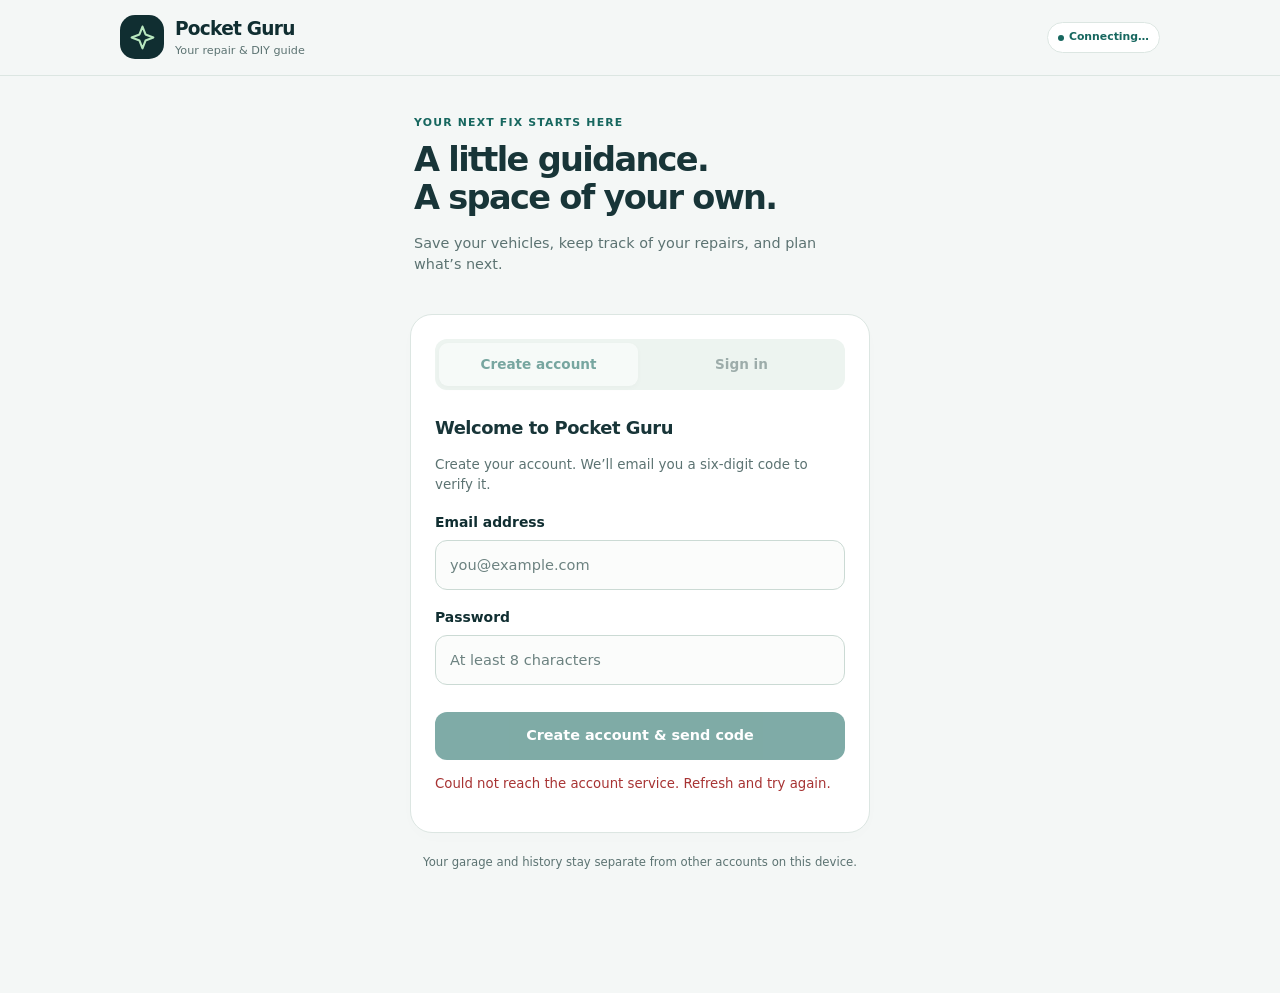
==== static/index.html @ adad01b2 "Merge latest Pocket Guru features into verified accounts and repair integration" ====
<!doctype html>
<html lang="en">
<head>
  <meta charset="utf-8" />
  <meta name="viewport" content="width=device-width, initial-scale=1, viewport-fit=cover" />
  <meta name="theme-color" content="#102e31" />
  <link rel="manifest" href="/static/manifest.json" />
  <link rel="stylesheet" href="/static/styles.css?v=17" />
  <title>Pocket Guru</title>
</head>
<body>
  <header class="topbar">
    <button class="brand" data-page="home" aria-label="Home"><span class="logo"><svg viewBox="0 0 24 24" fill="none" stroke="currentColor" stroke-width="1.7" stroke-linecap="round" stroke-linejoin="round" aria-hidden="true"><path d="M12 3l2.5 6.5L21 12l-6.5 2.5L12 21l-2.5-6.5L3 12l6.5-2.5L12 3"/></svg></span><span><strong>Pocket Guru</strong><small>Your repair & DIY guide</small></span></button>
    <span id="connection" class="connection">Connecting…</span>
    <div id="headerAccount" class="header-account" hidden><span id="accountEmail"></span><button id="signOut" type="button" class="text-button">Sign out</button></div>
  </header>

  <section id="authGate" class="auth-shell">
    <div class="auth-welcome"><p class="eyebrow">YOUR NEXT FIX STARTS HERE</p><h1>A little guidance.<br>A space of your own.</h1><p>Save your vehicles, keep track of your repairs, and plan what’s next.</p></div>
    <section class="card auth-card">
      <div id="authTabs" class="auth-tabs"><button id="showSignup" class="active" type="button">Create account</button><button id="showSignin" type="button">Sign in</button></div>
      <form id="accountForm">
        <h2 id="accountHeading">Welcome to Pocket Guru</h2>
        <p id="accountHelp" class="muted">Create your account. We’ll email you a six-digit code to verify it.</p>
        <label>Email address<input id="accountEmailInput" type="email" autocomplete="email" required maxlength="254" placeholder="you@example.com"></label>
        <label id="passwordLabel">Password<input id="accountPassword" type="password" autocomplete="new-password" required minlength="8" maxlength="128" placeholder="At least 8 characters"></label>
        <button id="accountSubmit" class="primary" type="submit">Create account & send code</button>
        <button id="forgotPassword" class="text-button" type="button" hidden>Forgot your password?</button>
      </form>
      <form id="verificationForm" hidden>
        <p class="eyebrow">CHECK YOUR INBOX</p><h2 id="verificationHeading">Verify your email</h2>
        <p id="verificationHelp" class="muted"></p>
        <label>Verification code<input id="verificationCode" type="text" inputmode="numeric" autocomplete="one-time-code" pattern="[0-9]{6}" minlength="6" maxlength="6" required placeholder="000000"></label>
        <label id="newPasswordLabel" hidden>New password<input id="newPassword" type="password" autocomplete="new-password" minlength="8" maxlength="128" placeholder="At least 8 characters"></label>
        <button id="verifySubmit" class="primary" type="submit">Verify & continue</button>
        <div class="auth-code-actions"><button id="resendCode" class="text-button" type="button">Resend code</button><button id="backToAccount" class="text-button" type="button">Use another email</button></div>
        <p class="auth-note">Codes expire and work only once. Check your spam folder if the email hasn’t arrived.</p>
      </form>
      <p id="accountStatus" class="auth-status" role="status" aria-live="polite">Checking account service…</p>
    </section>
    <p class="auth-footer">Your garage and history stay separate from other accounts on this device.</p>
  </section>

  <div id="appContent" hidden>
  <main class="shell">
    <section id="legacyImport" class="card legacy-import" hidden><h2>Bring your saved work along</h2><p>This device has garage items or history from before accounts. Only import them if they belong to you.</p><button id="importLocalData" type="button" class="primary">Import my saved work</button></section>
    <section id="page-home" class="page active">
      <div class="hero compact">
        <p class="eyebrow">A LITTLE GUIDANCE GOES A LONG WAY</p>
        <h1>Fix it. Build it.<br><em>You’ve got this.</em></h1>
        <p>A clearer path from “what’s wrong?” to what to do next. For your car, your home, and your next project.</p>
        <div class="hero-actions"><button class="primary" data-diagnose="automotive">Find a fix <svg viewBox="0 0 24 24" fill="none" stroke="currentColor" stroke-width="1.7" stroke-linecap="round" stroke-linejoin="round" aria-hidden="true"><path d="M5 12h14 M13 6l6 6-6 6"/></svg></button><button class="secondary" data-diagnose="diy">Plan a project</button></div>
        <div class="hero-note">Photos. Symptoms. Practical next steps.</div>
      </div>

      <div class="sectionhead category-heading"><h2>What are you working on?</h2><span class="muted">Choose a category</span></div>
      <div class="category-grid">
        <button class="category-tile" data-diagnose="automotive"><span><svg viewBox="0 0 24 24" fill="none" stroke="currentColor" stroke-width="1.7" stroke-linecap="round" stroke-linejoin="round" aria-hidden="true"><path d="M5 17H3v-6l2-6h14l2 6v6h-2 M5 11h14 M7 15h.01 M17 15h.01 M5 17v3h3v-3 M16 17v3h3v-3"/></svg></span><strong>Cars & trucks</strong><small>Cars and trucks</small></button>
        <button class="category-tile" data-diagnose="motorcycle"><span><svg viewBox="0 0 24 24" fill="none" stroke="currentColor" stroke-width="1.7" stroke-linecap="round" stroke-linejoin="round" aria-hidden="true"><path d="M9 17a4 4 0 1 1-8 0 4 4 0 0 1 8 0 M23 17a4 4 0 1 1-8 0 4 4 0 0 1 8 0 M5 17l5-9 5 9h-10 M10 8h6l3 9 M15 5h3"/></svg></span><strong>Bikes & ATVs</strong><small>Bikes and ATVs</small></button>
        <button class="category-tile" data-diagnose="equipment"><span><svg viewBox="0 0 24 24" fill="none" stroke="currentColor" stroke-width="1.7" stroke-linecap="round" stroke-linejoin="round" aria-hidden="true"><path d="M14 6a5 5 0 0 0-6 6L2 18a3 3 0 0 0 4 4l6-6a5 5 0 0 0 6-6l-4 4-4-4 4-4"/></svg></span><strong>Tools & equipment</strong><small>Small engines and tools</small></button>
        <button class="category-tile" data-diagnose="appliance"><span><svg viewBox="0 0 24 24" fill="none" stroke="currentColor" stroke-width="1.7" stroke-linecap="round" stroke-linejoin="round" aria-hidden="true"><path d="M5 3h14v18H5z M5 7h14 M8 5h.01 M11 5h.01 M16 14a4 4 0 1 1-8 0 4 4 0 0 1 8 0"/></svg></span><strong>Appliances</strong><small>Home appliances</small></button>
        <button class="category-tile" data-diagnose="home"><span><svg viewBox="0 0 24 24" fill="none" stroke="currentColor" stroke-width="1.7" stroke-linecap="round" stroke-linejoin="round" aria-hidden="true"><path d="M3 11l9-8 9 8 M5 10v11h14V10 M9 21v-7h6v7"/></svg></span><strong>Home systems</strong><small>Electrical, plumbing, HVAC</small></button>
        <button class="category-tile" data-diagnose="diy"><span><svg viewBox="0 0 24 24" fill="none" stroke="currentColor" stroke-width="1.7" stroke-linecap="round" stroke-linejoin="round" aria-hidden="true"><path d="M12 3l2.5 6.5L21 12l-6.5 2.5L12 21l-2.5-6.5L3 12l6.5-2.5L12 3"/></svg></span><strong>DIY projects</strong><small>Build and repair</small></button>
      </div>

      <section class="card quick-actions">
        <div class="sectionhead"><div><p class="eyebrow">YOUR TOOLKIT</p><h2>A few helpful shortcuts</h2></div></div>
        <div class="action-grid">
          <button data-page="diagnose"><span><svg viewBox="0 0 24 24" fill="none" stroke="currentColor" stroke-width="1.7" stroke-linecap="round" stroke-linejoin="round" aria-hidden="true"><path d="M18 10a8 8 0 1 1-16 0 8 8 0 0 1 16 0 M16 16l6 6"/></svg></span>Find a fix</button>
          <button data-page="garage"><span><svg viewBox="0 0 24 24" fill="none" stroke="currentColor" stroke-width="1.7" stroke-linecap="round" stroke-linejoin="round" aria-hidden="true"><path d="M5 17H3v-6l2-6h14l2 6v6h-2 M5 11h14 M7 15h.01 M17 15h.01 M5 17v3h3v-3 M16 17v3h3v-3"/></svg></span>My Garage</button>
          <button data-page="obd"><span><svg viewBox="0 0 24 24" fill="none" stroke="currentColor" stroke-width="1.7" stroke-linecap="round" stroke-linejoin="round" aria-hidden="true"><path d="M8 2v5 M16 2v5 M5 7h14 M7 7v5a5 5 0 0 0 10 0V7 M12 17v5"/></svg></span>OBD-II lookup</button>
          <button data-page="library"><span><svg viewBox="0 0 24 24" fill="none" stroke="currentColor" stroke-width="1.7" stroke-linecap="round" stroke-linejoin="round" aria-hidden="true"><path d="M12 5v16 M12 5C8 2 4 3 2 4v16c4-2 7-1 10 1 M12 5c4-3 8-2 10-1v16c-4-2-7-1-10 1"/></svg></span>Repair library</button>
        </div>
      </section>

      <section class="card">
        <div class="sectionhead"><h2>Recent work</h2><button id="clearHistory" class="text-button">Clear</button></div>
        <div id="homeHistory" class="history"></div>
      </section>
    </section>

    <section id="page-diagnose" class="page">
      <div class="page-title"><button class="back" data-page="home">←</button><div><p class="eyebrow">LET’S FIGURE IT OUT</p><h1 id="assistTitle">Find a fix</h1></div></div>
      <form id="diagnosisForm" class="card">
        <div class="form-intro"><h2>Tell Guru what’s going on</h2><p class="muted">Start with the item and its symptoms. We’ll help you decide what to check next.</p></div>
        <label>What are you working on?<select id="category" required>
          <option value="automotive">Automotive</option><option value="motorcycle">Motorcycle</option><option value="equipment">Equipment</option><option value="appliance">Appliance</option><option value="home">Home system</option><option value="diy">DIY project</option>
        </select></label>
        <label>Use an item from My Garage<select id="profileSelect"><option value="">Choose an item (optional)</option></select></label>
        <button id="addDiagnosisItem" type="button" class="text-button">Start a new vehicle</button>
        <div id="diagnosisItemEditor" hidden></div>
        <label>What’s going wrong?
          <textarea id="symptom" required minlength="5" placeholder="Describe the exact symptom, when it happens, warning lights, noises, smells, and anything already tested."></textarea>
        </label>

        <section class="media-uploader">
          <div class="media-heading">
            <div>
              <p class="eyebrow">A CLOSER LOOK</p>
              <h2>Add a photo</h2>
            </div>
            <span id="mediaCount" class="badge">0 files</span>
          </div>

          <p class="muted media-help">
            A clear photo of the item, model label, or affected part helps Guru inspect what’s visible. Videos can be attached, but aren’t analyzed yet.
          </p>

          <div class="media-buttons">
            <label class="media-button">
              <span><svg viewBox="0 0 24 24" fill="none" stroke="currentColor" stroke-width="1.7" stroke-linecap="round" stroke-linejoin="round" aria-hidden="true"><path d="M3 6h5l2-3h4l2 3h5v15H3z M16 13a4 4 0 1 1-8 0 4 4 0 0 1 8 0"/></svg></span>
              Take pictures
              <input
                id="cameraInput"
                class="file-input"
                type="file"
                accept="image/*"
                capture="environment"
                multiple
              />
            </label>

            <label class="media-button">
              <span><svg viewBox="0 0 24 24" fill="none" stroke="currentColor" stroke-width="1.7" stroke-linecap="round" stroke-linejoin="round" aria-hidden="true"><path d="M3 3h18v18H3z M3 16l6-6 5 5 3-3 4 4 M16 7h.01"/></svg></span>
              Choose files
              <input
                id="mediaInput"
                class="file-input"
                type="file"
                accept="image/jpeg,image/png,image/webp,image/heic,image/heif,video/mp4,video/webm,video/quicktime"
                multiple
              />
            </label>

            <label class="media-button">
              <span><svg viewBox="0 0 24 24" fill="none" stroke="currentColor" stroke-width="1.7" stroke-linecap="round" stroke-linejoin="round" aria-hidden="true"><path d="M3 5h12v14H3z M15 9l6-3v13l-6-3"/></svg></span>
              Record video
              <input
                id="videoInput"
                class="file-input"
                type="file"
                accept="video/*"
                capture="environment"
              />
            </label>
          </div>

          <div id="mediaPreview" class="media-preview"></div>
          <p id="mediaError" class="media-error" role="alert"></p>
        </section>

        <label id="saveDiagnosisItemLabel" class="save-item-choice"><input id="saveDiagnosisItem" type="checkbox" /> Also save this item to My Garage</label>
        <button id="diagnoseButton" class="primary" type="submit">Find my next steps</button>
        <p id="status" class="muted" role="status"></p>
      </form>
      <section id="result" class="card result hidden" aria-live="polite"></section>
    </section>

    <section id="page-garage" class="page">
      <div class="page-title"><button class="back" data-page="home">←</button><div><p class="eyebrow">EVERYTHING YOU KEEP RUNNING</p><h1>My Garage</h1></div></div>
      <section class="card">
        <h2>Add to My Garage</h2>
        <form id="garageForm" class="form-grid">
          <div id="itemEditorActions" class="item-editor-actions wide"><button class="primary" type="submit">Save to My Garage</button></div>
          <div id="itemFields" class="form-grid wide">
          <label>Name<input id="garageName" required placeholder="Vehicle name" /></label>
          <label>Type<select id="garageCategory"><option value="automotive">Automotive</option><option value="motorcycle">Motorcycle</option><option value="equipment">Equipment</option><option value="appliance">Appliance</option><option value="home">Home system</option></select></label>
          <label>Year<input id="garageYear" type="number" min="1900" max="2100" placeholder="Year (optional)" /></label>
          <label>Make<input id="garageMake" placeholder="Chevrolet" /></label>
          <label>Model<input id="garageModel" placeholder="K2500" /></label>
          <label>Engine / details<input id="garageEngine" placeholder="5.7L V8" /></label>
          <label class="wide">Notes<textarea id="garageNotes" placeholder="Mileage, model number, modifications, known issues..."></textarea></label>
          </div>
        </form>
      </section>
      <section class="card"><div class="sectionhead"><h2>Saved items</h2><span id="garageCount" class="badge">0</span></div><div id="garageList" class="garage-list"></div></section>
    </section>

    <section id="page-obd" class="page">
      <div class="page-title"><button class="back" data-page="home">←</button><div><p class="eyebrow">CODE READER</p><h1>OBD-II Lookup</h1></div></div>
      <section class="card">
        <form id="obdForm" class="inline-form"><input aria-label="OBD-II trouble code" id="obdCode" maxlength="5" placeholder="P0300" required /><button class="primary">Look up</button></form>
        <p class="muted">Offline starter library: P0300, P0171, P0420, P0456, U0100.</p>
        <div id="obdResult"></div>
      </section>
    </section>

    <section id="page-library" class="page">
      <div class="page-title"><button class="back" data-page="home">←</button><div><p class="eyebrow">REFERENCE</p><h1>Repair Library</h1></div></div>
      <div class="library-grid">
        <article class="card library-card"><span><svg viewBox="0 0 24 24" fill="none" stroke="currentColor" stroke-width="1.7" stroke-linecap="round" stroke-linejoin="round" aria-hidden="true"><path d="M13 2L4 14h7l-1 8 10-13h-7z"/></svg></span><h2>Electrical basics</h2><p>Voltage-drop testing, continuity, grounds, fuses, relays, and connector inspection.</p></article>
        <article class="card library-card"><span><svg viewBox="0 0 24 24" fill="none" stroke="currentColor" stroke-width="1.7" stroke-linecap="round" stroke-linejoin="round" aria-hidden="true"><path d="M14 6a5 5 0 0 0-6 6L2 18a3 3 0 0 0 4 4l6-6a5 5 0 0 0 6-6l-4 4-4-4 4-4"/></svg></span><h2>Diagnostic workflow</h2><p>Verify the complaint, inspect, test, confirm the failed part, then repair and re-test.</p></article>
        <article class="card library-card"><span><svg viewBox="0 0 24 24" fill="none" stroke="currentColor" stroke-width="1.7" stroke-linecap="round" stroke-linejoin="round" aria-hidden="true"><path d="M12 2l8 4v6c0 5-8 10-8 10S4 17 4 12V6z M8 12l3 3 5-6"/></svg></span><h2>Safety gates</h2><p>Stop-work rules for fuel, fire, high voltage, lifting, pressure, and rotating equipment.</p></article>
        <article class="card library-card"><span><svg viewBox="0 0 24 24" fill="none" stroke="currentColor" stroke-width="1.7" stroke-linecap="round" stroke-linejoin="round" aria-hidden="true"><path d="M14 6a5 5 0 0 0-6 6L2 18a3 3 0 0 0 4 4l6-6a5 5 0 0 0 6-6l-4 4-4-4 4-4"/></svg></span><h2>Tool guides</h2><p>Multimeter, test light, scan tool, compression gauge, pressure gauge, and torque wrench.</p></article>
      </div>
      <section class="card coming"><h2>Growing library</h2><p>This section is the foundation for vehicle-specific procedures, appliance service guides, wiring diagrams, torque specifications, and parts references.</p></section>
    </section>

    <section id="page-history" class="page">
      <div class="page-title"><button class="back" data-page="home">←</button><div><p class="eyebrow">YOUR RECENT WORK</p><h1>Repair History</h1></div></div>
      <section class="card"><div id="fullHistory" class="history"></div></section>
    </section>
  </main>

  <nav class="bottom-nav" aria-label="Main navigation">
    <button data-page="home" class="active"><span><svg viewBox="0 0 24 24" fill="none" stroke="currentColor" stroke-width="1.7" stroke-linecap="round" stroke-linejoin="round" aria-hidden="true"><path d="M3 11l9-8 9 8 M5 10v11h14V10 M9 21v-7h6v7"/></svg></span>Home</button>
    <button data-page="garage"><span><svg viewBox="0 0 24 24" fill="none" stroke="currentColor" stroke-width="1.7" stroke-linecap="round" stroke-linejoin="round" aria-hidden="true"><path d="M5 17H3v-6l2-6h14l2 6v6h-2 M5 11h14 M7 15h.01 M17 15h.01 M5 17v3h3v-3 M16 17v3h3v-3"/></svg></span>Garage</button>
    <button data-page="diagnose" class="diagnose-nav"><span><svg viewBox="0 0 24 24" fill="none" stroke="currentColor" stroke-width="1.7" stroke-linecap="round" stroke-linejoin="round" aria-hidden="true"><path d="M18 10a8 8 0 1 1-16 0 8 8 0 0 1 16 0 M16 16l6 6"/></svg></span>Diagnose</button>
    <button data-page="library"><span><svg viewBox="0 0 24 24" fill="none" stroke="currentColor" stroke-width="1.7" stroke-linecap="round" stroke-linejoin="round" aria-hidden="true"><path d="M12 5v16 M12 5C8 2 4 3 2 4v16c4-2 7-1 10 1 M12 5c4-3 8-2 10-1v16c-4-2-7-1-10 1"/></svg></span>Library</button>
    <button data-page="history"><span><svg viewBox="0 0 24 24" fill="none" stroke="currentColor" stroke-width="1.7" stroke-linecap="round" stroke-linejoin="round" aria-hidden="true"><path d="M3 11a9 9 0 1 1 2 7 M3 4v7h7 M12 7v6l4 2"/></svg></span>History</button>
  </nav>

  </div>
  <script src="/static/accounts.js?v=17"></script>

<script>
/* POCKET_INLINE_PROJECT_UI */
(() => {
  function setLabelText(label, newText) {
    if (!label) return;

    for (const node of label.childNodes) {
      if (
        node.nodeType === Node.TEXT_NODE &&
        node.textContent.trim()
      ) {
        node.textContent = newText + "\n";
        return;
      }
    }

    const span = document.createElement("span");
    span.textContent = newText;
    label.insertBefore(span, label.firstChild);
  }

  function updateProjectUi() {
    const category = document.querySelector("#category");
    const isProject =
      (category?.value || "").toLowerCase() === "diy";

    const title = document.querySelector("#assistTitle");
    const symptom = document.querySelector("#symptom");
    const symptomLabel = symptom?.closest("label");
    const button = document.querySelector("#diagnoseButton");
    const mediaHeading = document.querySelector(
      "#page-diagnose .media-heading h2"
    );
    const mediaHelp = document.querySelector(
      "#page-diagnose .media-help"
    );

    if (isProject) {
      if (title) title.textContent = "Project Planner";

      setLabelText(
        symptomLabel,
        "What are you building, installing, or repairing?"
      );

      if (symptom) {
        symptom.placeholder =
          "Describe the project, work area, measurements, materials you already have, desired result, budget, and tools available.";
      }

      if (button) button.textContent = "Build project plan";

      if (mediaHeading) {
        mediaHeading.textContent = "Add project photos or video";
      }

      if (mediaHelp) {
        mediaHelp.textContent =
          "Add clear photos or video of the work area, layout, measurements, existing materials, damage, or the result you want to recreate.";
      }
    } else {
      if (title) title.textContent = "Find a fix";

      setLabelText(symptomLabel, "What’s going wrong?");

      if (symptom) {
        symptom.placeholder =
          "Describe the exact symptom, when it happens, warning lights, noises, smells, and anything already tested.";
      }

      if (button) button.textContent = "Find my next steps";

      if (mediaHeading) {
        mediaHeading.textContent = "Add a photo";
      }
    }
  }

  function startProjectUi() {
    const category = document.querySelector("#category");

    if (category) {
      category.addEventListener("change", updateProjectUi);
    }

    updateProjectUi();
  }

  if (document.readyState === "loading") {
    document.addEventListener("DOMContentLoaded", startProjectUi);
  } else {
    startProjectUi();
  }
})();
</script>

</body>
</html>
---- static/styles.css ----
:root{font-family:Inter,ui-sans-serif,system-ui,-apple-system,BlinkMacSystemFont,"Segoe UI",sans-serif;color:#183538;background:#f4f7f6;--navy:#102e31;--slate:#23494c;--orange:#b8e7bf;--line:#dce6e2;--muted:#5c7372;--accent:#17675f;--header-height:76px;font-synthesis:none}
*{box-sizing:border-box}body{margin:0;padding-bottom:calc(100px + env(safe-area-inset-bottom));line-height:1.5}button,input,select,textarea{font:inherit}button{cursor:pointer;touch-action:manipulation}button,input,select,textarea{ -webkit-tap-highlight-color:transparent }button:focus-visible,input:focus-visible,select:focus-visible,textarea:focus-visible,.media-button:focus-within{outline:3px solid #42978b;outline-offset:3px}svg{width:24px;height:24px;display:block;flex-shrink:0}button{transition:background .15s,box-shadow .15s}button:disabled{cursor:not-allowed;opacity:.55}
.topbar{position:sticky;top:0;z-index:30;display:flex;justify-content:space-between;align-items:center;gap:12px;min-height:var(--header-height);padding:12px max(20px,calc((100vw - 1040px)/2));background:#f4f7f6f2;backdrop-filter:blur(14px);border-bottom:1px solid var(--line)}.brand{display:flex;align-items:center;gap:11px;border:0;padding:0;background:none;text-align:left;color:var(--navy)}.brand strong{display:block;font-size:1.16rem;letter-spacing:-.04em;font-weight:800}.brand small{display:block;font-size:.7rem;color:var(--muted);font-weight:500}.logo{display:grid;place-items:center;width:44px;height:44px;border-radius:15px;background:var(--navy);color:#b8e7bf}.logo svg{width:29px;height:29px}.connection{display:flex;align-items:center;gap:5px;padding:6px 10px;border:1px solid var(--line);border-radius:99px;color:var(--accent);background:#fff;font-size:.68rem;font-weight:650;white-space:nowrap}.connection:before{content:'';width:6px;height:6px;background:currentColor;border-radius:50%}
.shell{width:min(1040px,calc(100% - 40px));margin:auto;padding:24px 0}.page{display:none}.page.active{display:block}.hero.compact{position:relative;overflow:hidden;padding:38px;border-radius:27px;background:var(--navy);color:#fff;margin-bottom:32px;isolation:isolate}.hero:after{content:'';position:absolute;z-index:-1;width:320px;height:320px;right:-160px;top:-150px;border:50px solid #b8e7bf0e;border-radius:50%}.eyebrow{margin:0 0 9px;color:var(--accent);font-size:.68rem;font-weight:750;letter-spacing:.11em}.hero .eyebrow{color:#b8e7bf;font-size:.62rem;letter-spacing:.1em}.hero h1{margin:0;font-size:clamp(2.3rem,5vw,3.6rem);font-weight:750;letter-spacing:-.055em;line-height:1.08}.hero h1 em{color:#b8e7bf;font-style:normal}.hero p:not(.eyebrow){max-width:510px;margin:18px 0 24px;color:#c9dcd7;font-size:.98rem;line-height:1.6}.hero-actions{display:flex;gap:12px;flex-wrap:wrap}.hero-actions button{display:flex;align-items:center;gap:14px;min-height:49px}.hero-note{font-size:.7rem;letter-spacing:.02em;color:#b7cfca;margin-top:22px}
h1,h2,h3,h4{color:inherit}h2{font-size:1.12rem;font-weight:750;letter-spacing:-.025em;margin:0 0 12px}h3{font-size:1.06rem;font-weight:700;letter-spacing:-.02em}h4{margin-bottom:8px}.sectionhead{display:flex;align-items:center;justify-content:space-between;gap:12px;margin-bottom:14px}.sectionhead h2{margin:0}.category-heading .muted{font-size:.76rem}.category-grid{display:grid;grid-template-columns:repeat(3,1fr);gap:12px;margin-bottom:28px}.category-tile{position:relative;display:flex;flex-direction:column;min-height:146px;padding:20px;border:1px solid var(--line);border-radius:19px;background:#fff;text-align:left;color:var(--navy);box-shadow:0 4px 12px #153d3104}.category-tile:hover{border-color:#8ebcaf;box-shadow:0 8px 22px #143b300b}.category-tile>span{display:grid;place-items:center;width:42px;height:42px;border-radius:13px;background:#eef5f0;color:#28705b;margin-bottom:15px}.category-tile:nth-child(2)>span{background:#f3f0fa;color:#7e68a3}.category-tile:nth-child(3)>span{background:#fbf1e5;color:#ae782f}.category-tile:nth-child(4)>span{background:#eaf2fb;color:#517cab}.category-tile:nth-child(5)>span{background:#faefeb;color:#b66d51}.category-tile:nth-child(6)>span{background:#f4f3dc;color:#827c3d}.category-tile strong{font-size:.95rem;font-weight:700}.category-tile small{font-size:.74rem;color:var(--muted);margin-top:3px}.card{background:#fff;border:1px solid var(--line);border-radius:22px;padding:24px;margin-bottom:20px;box-shadow:0 5px 18px #12382d03}.action-grid{display:grid;grid-template-columns:repeat(4,1fr);gap:10px}.action-grid button{display:flex;gap:10px;align-items:center;min-height:58px;padding:14px;border:1px solid var(--line);border-radius:13px;background:#f7faf8;color:var(--navy);font-size:.82rem;font-weight:650;text-align:left}.action-grid span{color:var(--accent)}.action-grid svg{width:21px;height:21px}.page-title{display:flex;align-items:center;gap:14px;margin:5px 0 24px}.page-title h1{font-size:clamp(1.75rem,5vw,2.25rem);font-weight:750;letter-spacing:-.045em;margin:0;line-height:1.15}.page-title .eyebrow{font-size:.6rem;margin-bottom:6px}.back{display:grid;place-items:center;width:44px;height:44px;flex-shrink:0;border:1px solid var(--line);border-radius:14px;background:#fff;font-size:1.25rem;color:var(--navy)}
.form-intro h2{margin-bottom:5px}.form-intro p{font-size:.85rem;margin:0 0 20px}.form-intro{border-bottom:1px solid var(--line);margin-bottom:20px}label{display:block;font-weight:650;font-size:.87rem;margin:17px 0;color:var(--navy)}input,select,textarea{width:100%;min-height:48px;margin-top:7px;padding:12px 14px;background:#fbfcfb;border:1px solid #cbdad4;border-radius:12px;color:var(--navy);font-size:1rem;line-height:1.5}input::placeholder,textarea::placeholder{color:#6c8280;font-size:.91rem;font-weight:400}textarea{min-height:115px;resize:vertical}select{padding-right:24px}.primary{display:inline-flex;justify-content:center;align-items:center;gap:10px;min-height:48px;padding:12px 20px;border:0;border-radius:12px;background:var(--accent);color:#fff;font-weight:700;font-size:.9rem}.primary:hover{background:#10564f}.hero .primary{background:#b8e7bf;color:var(--navy)}.hero .primary:hover{background:#cef0d2}.secondary{min-height:48px;padding:12px 20px;border:1px solid #54716c;border-radius:12px;background:transparent;color:#f1faf7;font-size:.9rem;font-weight:650}.secondary:hover{background:#ffffff0b}.text-button{min-height:44px;padding:8px 10px;border:0;background:none;color:var(--accent);font-size:.83rem;font-weight:700}#addDiagnosisItem{padding:10px 15px;border:1px solid #bcd8cc;border-radius:11px;background:#eff7f2;margin:0 0 5px}#diagnoseButton{width:100%}.muted{color:var(--muted)}.hidden,[hidden]{display:none!important}.form-grid{display:grid;grid-template-columns:repeat(2,minmax(0,1fr));gap:0 16px}.wide{grid-column:1/-1}.item-editor-actions{position:sticky;top:var(--header-height);z-index:22;display:flex;gap:10px;align-items:center;justify-content:space-between;background:#fffffff5;backdrop-filter:blur(12px);padding:12px 0;border-bottom:1px solid var(--line);margin-bottom:7px}.item-editor-actions button{min-height:44px}.item-editor-actions button[type=button]{border:1px solid var(--line);background:#fff;color:var(--muted);padding:10px 16px;border-radius:12px;font-size:.85rem}#diagnosisItemEditor,#diagnosisForm,.result{scroll-margin-top:calc(var(--header-height) + 16px)}
.media-uploader{margin:24px 0;padding:18px;border:1px dashed #b5cdc2;border-radius:17px;background:#f8fbf9}.media-heading{display:flex;justify-content:space-between;align-items:center;gap:10px}.media-heading h2{font-size:1rem;margin:0}.media-heading .eyebrow{font-size:.58rem;margin-bottom:5px}.media-help{font-size:.8rem;line-height:1.6;margin:12px 0 16px}.media-buttons{display:grid;grid-template-columns:repeat(3,minmax(0,1fr));gap:8px}.media-button{display:flex;align-items:center;justify-content:center;flex-direction:column;gap:7px;position:relative;margin:0;padding:13px 5px;min-height:76px;border:1px solid var(--line);border-radius:12px;background:#fff;cursor:pointer;text-align:center;font-size:.71rem;font-weight:650}.media-button span{color:var(--accent)}.file-input{position:absolute;width:1px;height:1px;min-height:0;opacity:0;margin:0;padding:0;overflow:hidden}.media-preview{display:grid;grid-template-columns:repeat(3,minmax(0,1fr));gap:8px;margin-top:12px}.media-item{position:relative;min-width:0;overflow:hidden;border:1px solid var(--line);border-radius:12px;background:#fff}.media-item img,.media-item video{width:100%;height:120px;object-fit:cover;display:block}.media-details{padding:8px}.media-name{display:block;overflow:hidden;text-overflow:ellipsis;white-space:nowrap;font-size:.72rem}.media-size{font-size:.67rem;color:var(--muted)}.remove-media{position:absolute;top:6px;right:6px;width:32px;height:32px;border:0;border-radius:50%;background:#102e31e6;color:#fff;font-size:1.1rem}.media-error{color:#a73333;margin:10px 0 0;font-size:.8rem}.media-error:empty{display:none}
.badge,.confidence{display:inline-block;padding:4px 9px;background:#e8f4eb;border-radius:99px;color:#236953;font-size:.7rem;font-weight:650}.safety{padding:14px;border:1px solid #f0d7cb;border-left:4px solid #c88962;background:#fff7f1;border-radius:10px;font-size:.88rem;font-weight:600}.cause{border-top:1px solid var(--line);margin-top:22px;padding-top:18px}.cause h3{margin-top:0}.cause p{font-size:.91rem;line-height:1.65}.cause .confidence{margin-left:4px}ol,ul{padding-left:22px;line-height:1.7;font-size:.9rem}li+li{margin-top:7px}.history,.garage-list{display:grid;gap:10px}.history-item{padding:14px;border:1px solid var(--line);border-radius:13px;background:#fbfcfb;font-size:.85rem}.history-item strong{text-transform:capitalize;font-size:.66rem;letter-spacing:.05em;color:var(--accent)}.history-item small{display:block;margin-top:5px}.garage-item{display:grid;grid-template-columns:1fr auto;gap:12px;padding:17px;border:1px solid var(--line);border-radius:15px}.garage-item h3{margin:0 0 5px}.garage-meta{color:var(--muted);font-size:.8rem}.garage-item small{display:block;margin-top:7px;color:var(--muted);overflow-wrap:anywhere}.garage-actions{display:flex;align-items:center;gap:6px}.garage-actions button{min-height:44px;min-width:44px;padding:8px 12px;border:0;border-radius:10px;background:#edf5f0;color:var(--accent);font-size:.8rem;font-weight:650}.garage-actions button[data-delete]{background:#f5f7f6;color:var(--muted)}.inline-form{display:grid;grid-template-columns:1fr auto;gap:10px}.inline-form input{margin:0;text-transform:uppercase;letter-spacing:.08em;font-weight:700;min-width:0}.obd-card{margin-top:20px;padding:20px;background:var(--navy);color:#fff;border-radius:15px}.obd-card .eyebrow{color:#b8e7bf}.library-grid{display:grid;grid-template-columns:repeat(2,1fr);gap:15px}.library-card>span{display:grid;place-items:center;background:#edf5f0;color:var(--accent);border-radius:13px;width:44px;height:44px;margin-bottom:18px}.library-card p,.coming p{font-size:.88rem;color:var(--muted);line-height:1.65}.library-card{margin-bottom:0}.coming{margin-top:20px}.bottom-nav{position:fixed;left:0;right:0;bottom:0;z-index:40;display:grid;grid-template-columns:repeat(5,minmax(0,1fr));gap:4px;padding:9px max(10px,calc((100vw - 650px)/2)) calc(9px + env(safe-area-inset-bottom));background:#fffffff5;backdrop-filter:blur(14px);border-top:1px solid var(--line);box-shadow:0 -6px 24px #12382d05}.bottom-nav button{display:flex;align-items:center;flex-direction:column;justify-content:center;gap:4px;min-height:54px;border:0;border-radius:13px;padding:7px 1px;background:transparent;color:var(--muted);font-size:.63rem;font-weight:650}.bottom-nav span{display:block}.bottom-nav svg{width:21px;height:21px}.bottom-nav button.active{color:var(--accent);background:#eaf4ed}.bottom-nav .diagnose-nav span{display:grid;place-items:center;border-radius:11px;background:var(--navy);color:#b8e7bf;width:32px;height:28px}
@media(min-width:760px){.hero.compact{padding:44px}.hero h1 br{display:none}.hero h1 em{display:block}.hero-actions{margin-top:5px}.category-tile{min-height:160px}.quick-actions{margin-bottom:24px}}
@media(max-width:600px){.shell{width:calc(100% - 32px);padding:20px 0}.hero.compact{padding:28px 24px;margin-bottom:26px;border-radius:23px}.hero h1{font-size:2.35rem}.hero p:not(.eyebrow){font-size:.85rem;margin:16px 0 20px}.hero-actions{gap:8px}.hero-actions button{font-size:.8rem;padding:12px 14px;gap:8px}.hero-actions svg{width:18px;height:18px}.category-grid{grid-template-columns:repeat(2,minmax(0,1fr));gap:10px;margin-bottom:24px}.category-tile{min-height:146px;padding:17px}.category-tile strong{font-size:.85rem}.category-tile small{font-size:.7rem}.category-tile>span{margin-bottom:12px}.category-heading{align-items:baseline;flex-wrap:wrap;gap:4px}.category-heading h2{font-size:1rem}.category-heading .muted{font-size:.67rem}.card{padding:20px;border-radius:19px}.action-grid{grid-template-columns:repeat(2,minmax(0,1fr))}.action-grid button{font-size:.76rem;padding:12px 10px;gap:8px}.form-grid,.library-grid{grid-template-columns:1fr}.form-grid{gap:0}.form-grid label{margin:10px 0}.media-uploader{padding:14px}.media-preview{grid-template-columns:repeat(2,minmax(0,1fr))}.garage-item{grid-template-columns:1fr}.garage-actions{justify-content:flex-end}.topbar{padding-left:16px;padding-right:16px}.brand small{font-size:.63rem}.brand strong{font-size:1.08rem}.hero-note{font-size:.64rem}}
@media(max-width:360px){.connection{padding:5px 7px;font-size:.61rem}.brand{gap:8px}.logo{width:38px;height:38px}.brand strong{font-size:.98rem}.brand small{font-size:.59rem}.shell{width:calc(100% - 24px)}.hero.compact{padding:25px 20px}.hero h1{font-size:2.15rem}.hero-actions button{padding:10px 12px;font-size:.75rem}.media-buttons{grid-template-columns:1fr}.media-button{flex-direction:row;min-height:48px;font-size:.8rem}.inline-form{grid-template-columns:1fr}.item-editor-actions .primary{padding:10px 13px;font-size:.8rem}}
@media(prefers-reduced-motion:reduce){*{scroll-behavior:auto!important;transition:none!important}}

.auth-shell{width:min(100%,500px);margin:0 auto;padding:35px 20px 10px}.auth-welcome{padding:4px 4px 24px}.auth-welcome h1{font-size:2.1rem;line-height:1.12;letter-spacing:-.05em;margin:10px 0 16px}.auth-welcome>p:last-child{color:var(--muted);font-size:.9rem}.auth-card{padding:24px}.auth-tabs{display:grid;grid-template-columns:1fr 1fr;gap:4px;background:#edf4f0;padding:4px;border-radius:12px;margin-bottom:25px}.auth-tabs button{border:0;background:none;color:var(--muted);padding:11px 8px;border-radius:9px;font-size:.85rem;font-weight:650}.auth-tabs .active{background:#fff;color:var(--accent);box-shadow:0 2px 6px #102e310d}.auth-card .primary{width:100%;margin-top:10px}.auth-card .muted{font-size:.84rem}.auth-status{font-size:.83rem;line-height:1.6;color:var(--accent);overflow-wrap:anywhere}.auth-status.error{color:#a73333}.auth-note,.auth-footer{color:var(--muted);font-size:.73rem;line-height:1.6}.auth-footer{text-align:center;padding:0 10px}.auth-code-actions{display:flex;justify-content:space-between;flex-wrap:wrap;margin-top:8px}#verificationCode{font-size:1.7rem;letter-spacing:.25em;text-align:center;font-variant-numeric:tabular-nums}.header-account{display:flex;align-items:center;gap:8px}.header-account span{max-width:220px;overflow:hidden;text-overflow:ellipsis;font-size:.7rem;color:var(--muted)}.header-account button{border:1px solid var(--line);border-radius:10px;font-size:.73rem}.legacy-import p{font-size:.85rem;color:var(--muted)}@media(max-width:600px){.header-account span{display:none}.auth-shell{padding-top:24px}.auth-welcome h1{font-size:1.95rem}}

#diagnosisItemEditor{border-top:1px solid var(--line);padding-top:10px;margin-top:12px}.save-item-choice{display:flex;align-items:center;gap:10px;font-size:.85rem}.save-item-choice input{width:20px;min-height:20px;margin:0;padding:0;flex-shrink:0}

.work-actions{display:flex;flex-wrap:wrap;align-items:center;gap:8px;margin-top:12px}.work-actions button{min-height:44px;padding:8px 14px;border:1px solid var(--line);border-radius:10px;background:#edf5f0;color:var(--accent);font-weight:650;font-size:.8rem}.work-actions button[data-delete-work]{color:#9a3838;background:#fff5f5}.work-fixed{margin-left:10px}.history-item{overflow-wrap:anywhere}
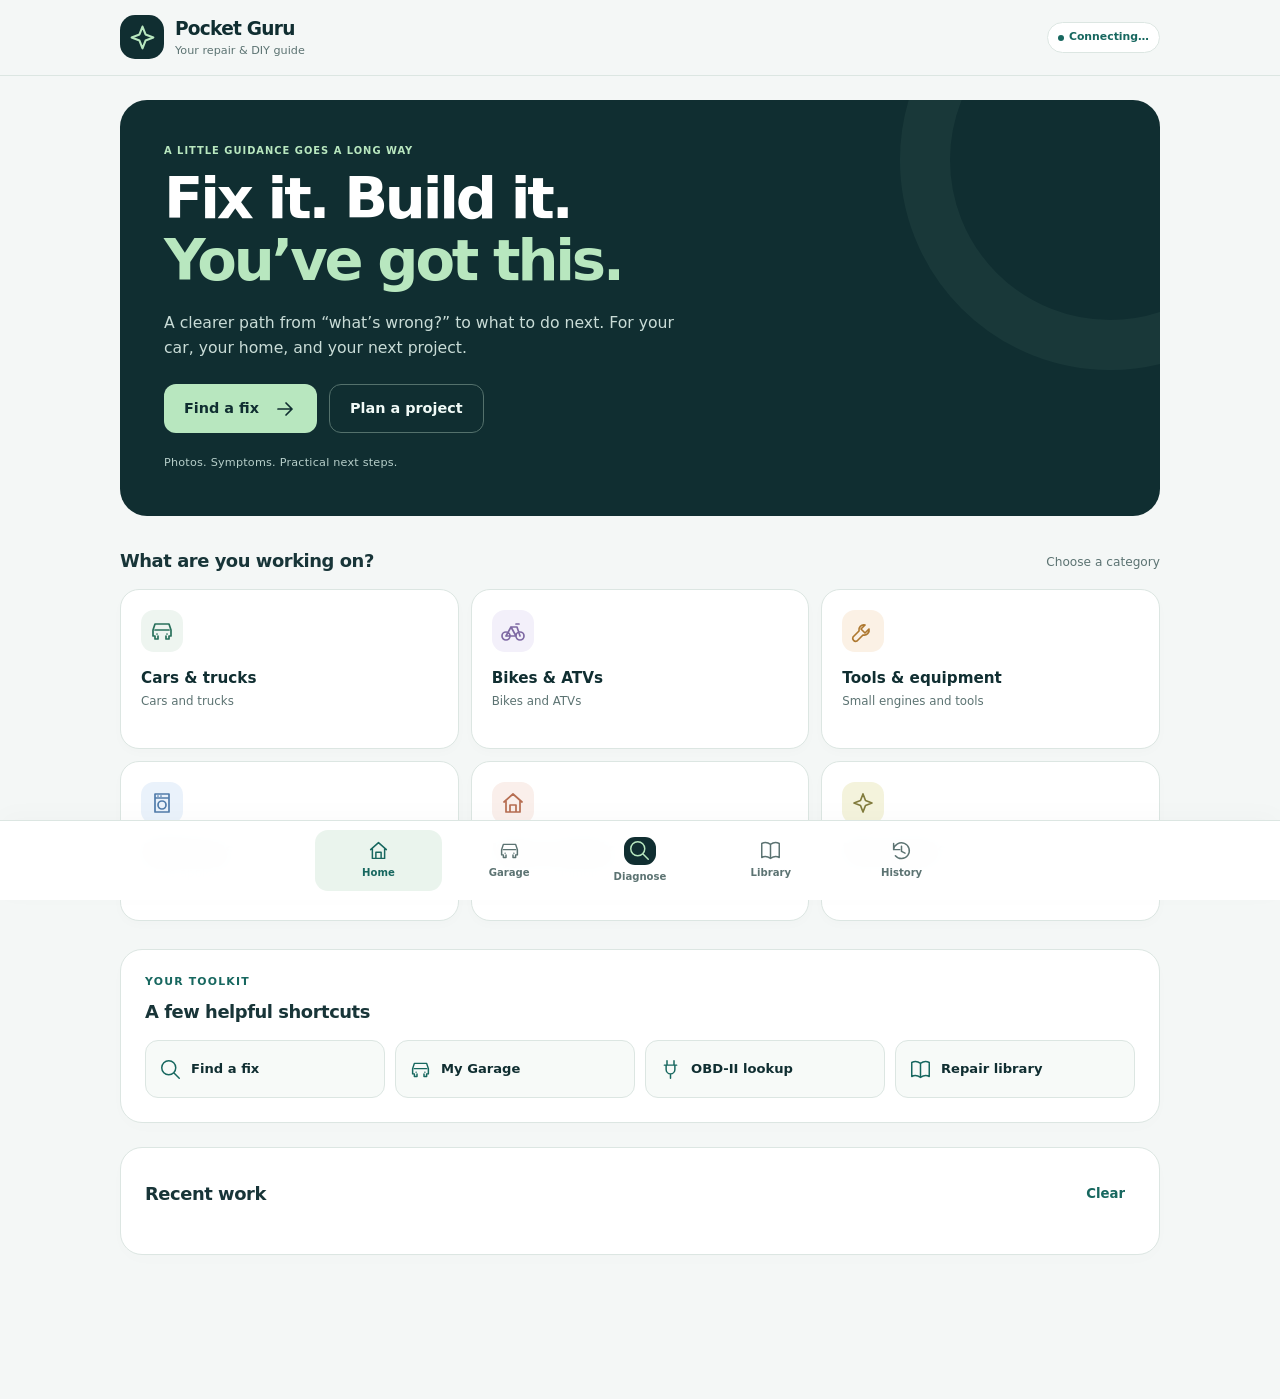
==== commit fed9d5a8: "Add category-specific brand and model dropdowns" ====
--- a/static/index.html
+++ b/static/index.html
@@ -5,45 +5,16 @@
   <meta name="viewport" content="width=device-width, initial-scale=1, viewport-fit=cover" />
   <meta name="theme-color" content="#102e31" />
   <link rel="manifest" href="/static/manifest.json" />
-  <link rel="stylesheet" href="/static/styles.css?v=17" />
+  <link rel="stylesheet" href="/static/styles.css?v=18" />
   <title>Pocket Guru</title>
 </head>
 <body>
   <header class="topbar">
     <button class="brand" data-page="home" aria-label="Home"><span class="logo"><svg viewBox="0 0 24 24" fill="none" stroke="currentColor" stroke-width="1.7" stroke-linecap="round" stroke-linejoin="round" aria-hidden="true"><path d="M12 3l2.5 6.5L21 12l-6.5 2.5L12 21l-2.5-6.5L3 12l6.5-2.5L12 3"/></svg></span><span><strong>Pocket Guru</strong><small>Your repair & DIY guide</small></span></button>
     <span id="connection" class="connection">Connecting…</span>
-    <div id="headerAccount" class="header-account" hidden><span id="accountEmail"></span><button id="signOut" type="button" class="text-button">Sign out</button></div>
   </header>
 
-  <section id="authGate" class="auth-shell">
-    <div class="auth-welcome"><p class="eyebrow">YOUR NEXT FIX STARTS HERE</p><h1>A little guidance.<br>A space of your own.</h1><p>Save your vehicles, keep track of your repairs, and plan what’s next.</p></div>
-    <section class="card auth-card">
-      <div id="authTabs" class="auth-tabs"><button id="showSignup" class="active" type="button">Create account</button><button id="showSignin" type="button">Sign in</button></div>
-      <form id="accountForm">
-        <h2 id="accountHeading">Welcome to Pocket Guru</h2>
-        <p id="accountHelp" class="muted">Create your account. We’ll email you a six-digit code to verify it.</p>
-        <label>Email address<input id="accountEmailInput" type="email" autocomplete="email" required maxlength="254" placeholder="you@example.com"></label>
-        <label id="passwordLabel">Password<input id="accountPassword" type="password" autocomplete="new-password" required minlength="8" maxlength="128" placeholder="At least 8 characters"></label>
-        <button id="accountSubmit" class="primary" type="submit">Create account & send code</button>
-        <button id="forgotPassword" class="text-button" type="button" hidden>Forgot your password?</button>
-      </form>
-      <form id="verificationForm" hidden>
-        <p class="eyebrow">CHECK YOUR INBOX</p><h2 id="verificationHeading">Verify your email</h2>
-        <p id="verificationHelp" class="muted"></p>
-        <label>Verification code<input id="verificationCode" type="text" inputmode="numeric" autocomplete="one-time-code" pattern="[0-9]{6}" minlength="6" maxlength="6" required placeholder="000000"></label>
-        <label id="newPasswordLabel" hidden>New password<input id="newPassword" type="password" autocomplete="new-password" minlength="8" maxlength="128" placeholder="At least 8 characters"></label>
-        <button id="verifySubmit" class="primary" type="submit">Verify & continue</button>
-        <div class="auth-code-actions"><button id="resendCode" class="text-button" type="button">Resend code</button><button id="backToAccount" class="text-button" type="button">Use another email</button></div>
-        <p class="auth-note">Codes expire and work only once. Check your spam folder if the email hasn’t arrived.</p>
-      </form>
-      <p id="accountStatus" class="auth-status" role="status" aria-live="polite">Checking account service…</p>
-    </section>
-    <p class="auth-footer">Your garage and history stay separate from other accounts on this device.</p>
-  </section>
-
-  <div id="appContent" hidden>
   <main class="shell">
-    <section id="legacyImport" class="card legacy-import" hidden><h2>Bring your saved work along</h2><p>This device has garage items or history from before accounts. Only import them if they belong to you.</p><button id="importLocalData" type="button" class="primary">Import my saved work</button></section>
     <section id="page-home" class="page active">
       <div class="hero compact">
         <p class="eyebrow">A LITTLE GUIDANCE GOES A LONG WAY</p>
@@ -210,8 +181,8 @@
     <button data-page="history"><span><svg viewBox="0 0 24 24" fill="none" stroke="currentColor" stroke-width="1.7" stroke-linecap="round" stroke-linejoin="round" aria-hidden="true"><path d="M3 11a9 9 0 1 1 2 7 M3 4v7h7 M12 7v6l4 2"/></svg></span>History</button>
   </nav>
 
-  </div>
-  <script src="/static/accounts.js?v=17"></script>
+  <script src="/static/app.js?v=18"></script>
+  <script src="/static/vehicle-picker.js?v=18"></script>
 
 <script>
 /* POCKET_INLINE_PROJECT_UI */
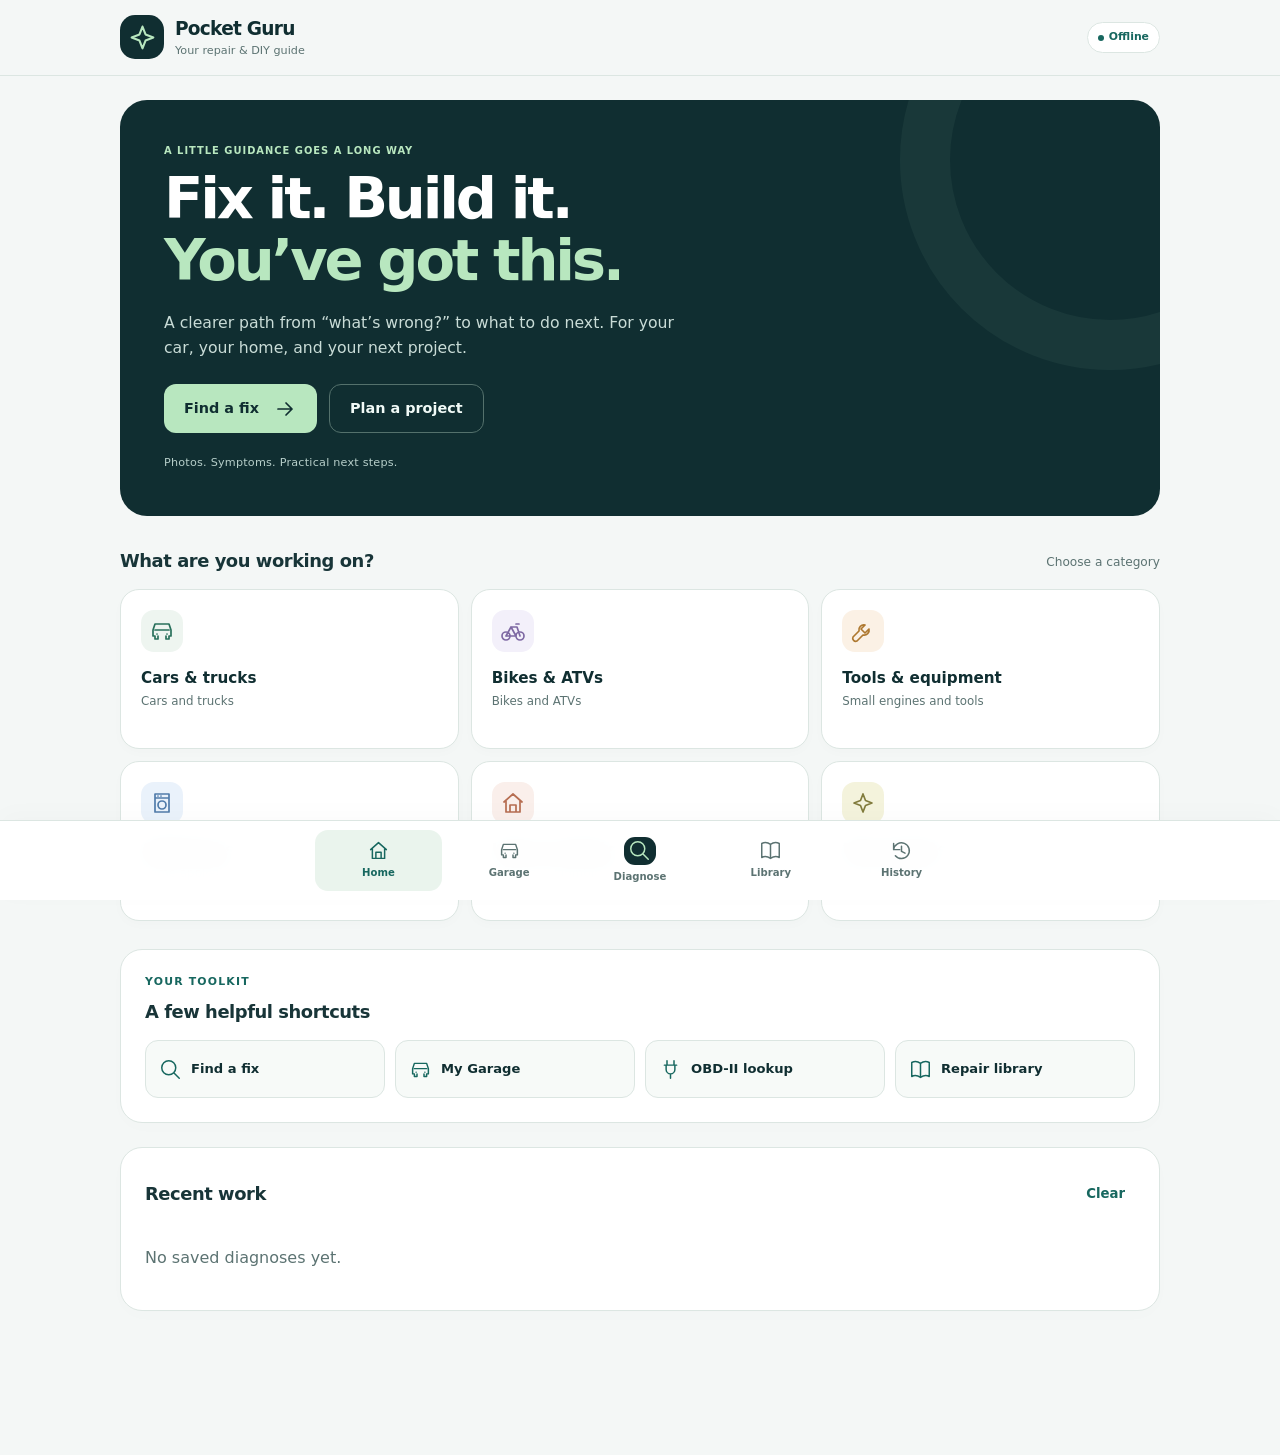
==== commit 63227ec7: "Filter motorcycle and farm equipment models by year and make" ====
--- a/static/index.html
+++ b/static/index.html
@@ -5,7 +5,7 @@
   <meta name="viewport" content="width=device-width, initial-scale=1, viewport-fit=cover" />
   <meta name="theme-color" content="#102e31" />
   <link rel="manifest" href="/static/manifest.json" />
-  <link rel="stylesheet" href="/static/styles.css?v=18" />
+  <link rel="stylesheet" href="/static/styles.css?v=19" />
   <title>Pocket Guru</title>
 </head>
 <body>
@@ -55,7 +55,7 @@
       <form id="diagnosisForm" class="card">
         <div class="form-intro"><h2>Tell Guru what’s going on</h2><p class="muted">Start with the item and its symptoms. We’ll help you decide what to check next.</p></div>
         <label>What are you working on?<select id="category" required>
-          <option value="automotive">Automotive</option><option value="motorcycle">Motorcycle</option><option value="equipment">Equipment</option><option value="appliance">Appliance</option><option value="home">Home system</option><option value="diy">DIY project</option>
+          <option value="automotive">Automotive</option><option value="motorcycle">Motorcycle</option><option value="equipment">Farm &amp; other equipment</option><option value="appliance">Appliance</option><option value="home">Home system</option><option value="diy">DIY project</option>
         </select></label>
         <label>Use an item from My Garage<select id="profileSelect"><option value="">Choose an item (optional)</option></select></label>
         <button id="addDiagnosisItem" type="button" class="text-button">Start a new vehicle</button>
@@ -135,7 +135,7 @@
           <div id="itemEditorActions" class="item-editor-actions wide"><button class="primary" type="submit">Save to My Garage</button></div>
           <div id="itemFields" class="form-grid wide">
           <label>Name<input id="garageName" required placeholder="Vehicle name" /></label>
-          <label>Type<select id="garageCategory"><option value="automotive">Automotive</option><option value="motorcycle">Motorcycle</option><option value="equipment">Equipment</option><option value="appliance">Appliance</option><option value="home">Home system</option></select></label>
+          <label>Type<select id="garageCategory"><option value="automotive">Automotive</option><option value="motorcycle">Motorcycle</option><option value="equipment">Farm &amp; other equipment</option><option value="appliance">Appliance</option><option value="home">Home system</option></select></label>
           <label>Year<input id="garageYear" type="number" min="1900" max="2100" placeholder="Year (optional)" /></label>
           <label>Make<input id="garageMake" placeholder="Chevrolet" /></label>
           <label>Model<input id="garageModel" placeholder="K2500" /></label>
@@ -181,8 +181,8 @@
     <button data-page="history"><span><svg viewBox="0 0 24 24" fill="none" stroke="currentColor" stroke-width="1.7" stroke-linecap="round" stroke-linejoin="round" aria-hidden="true"><path d="M3 11a9 9 0 1 1 2 7 M3 4v7h7 M12 7v6l4 2"/></svg></span>History</button>
   </nav>
 
-  <script src="/static/app.js?v=18"></script>
-  <script src="/static/vehicle-picker.js?v=18"></script>
+  <script src="/static/app.js?v=19"></script>
+  <script src="/static/vehicle-picker.js?v=19"></script>
 
 <script>
 /* POCKET_INLINE_PROJECT_UI */
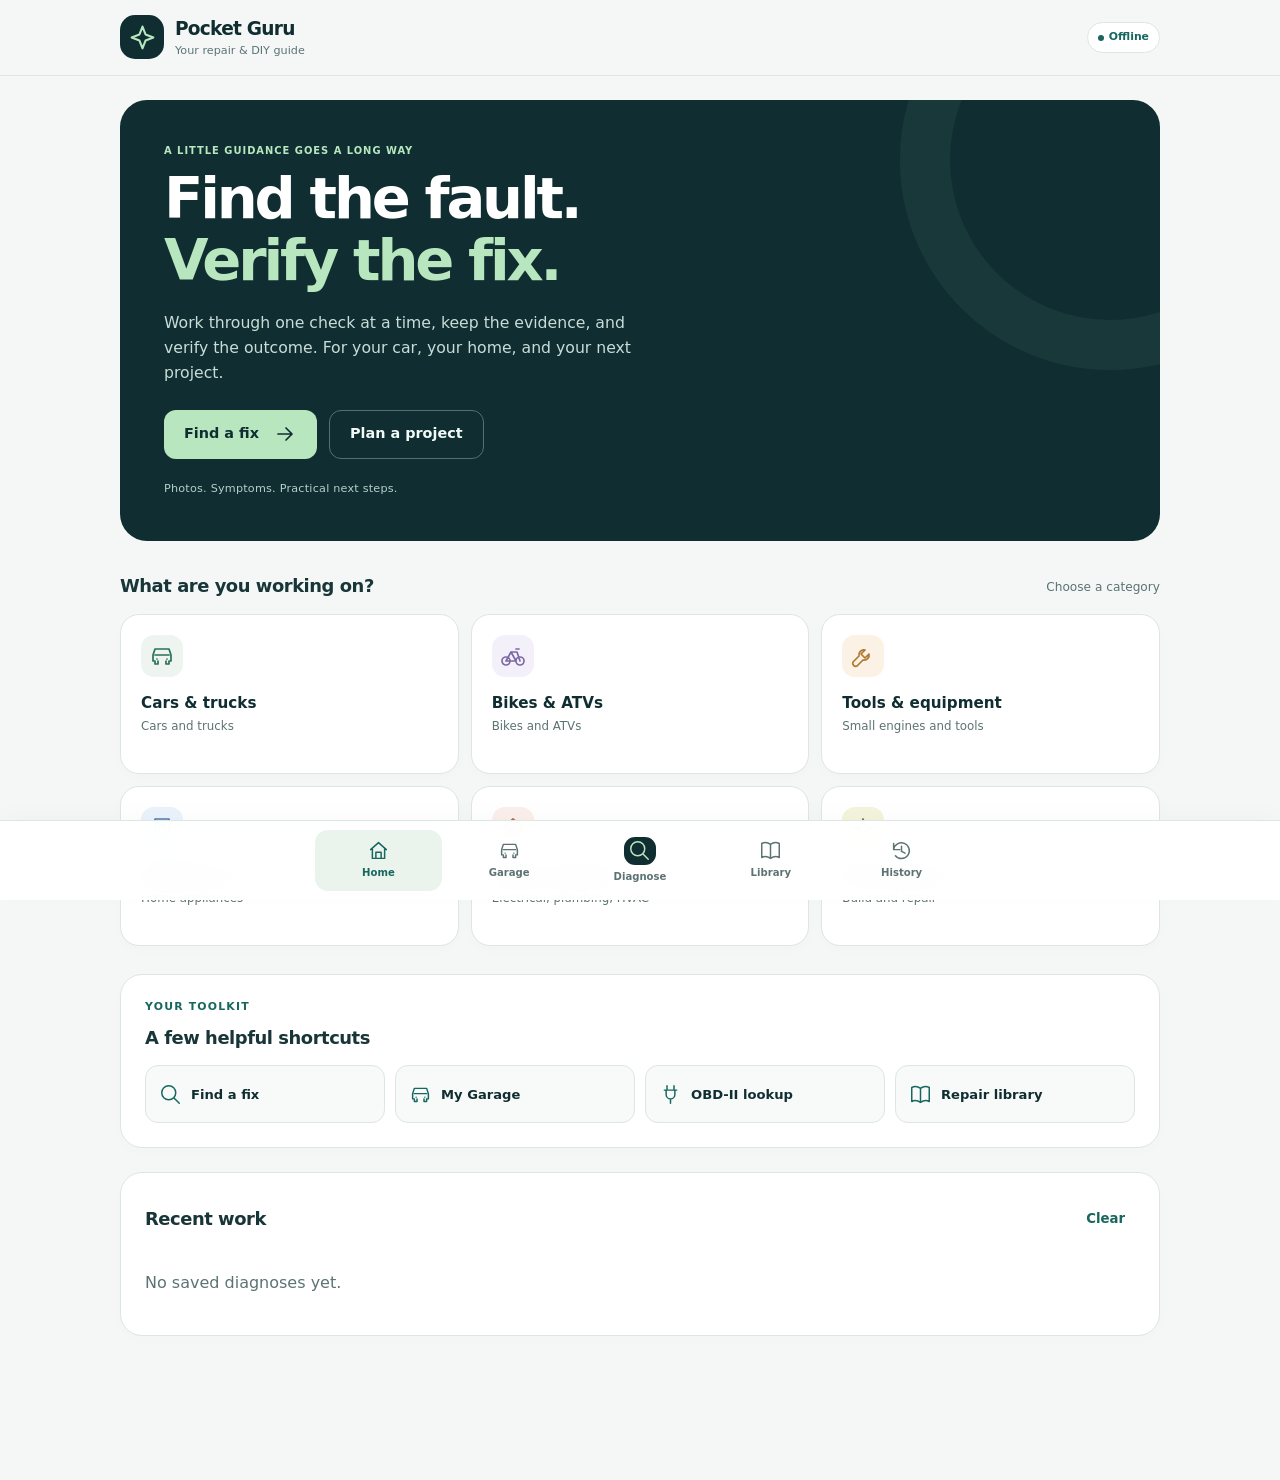
==== commit 9640fab5: "Guide diagnosis through evidence, next checks, and reported repair verification" ====
--- a/static/index.html
+++ b/static/index.html
@@ -5,7 +5,7 @@
   <meta name="viewport" content="width=device-width, initial-scale=1, viewport-fit=cover" />
   <meta name="theme-color" content="#102e31" />
   <link rel="manifest" href="/static/manifest.json" />
-  <link rel="stylesheet" href="/static/styles.css?v=19" />
+  <link rel="stylesheet" href="/static/styles.css?v=23" />
   <title>Pocket Guru</title>
 </head>
 <body>
@@ -18,8 +18,8 @@
     <section id="page-home" class="page active">
       <div class="hero compact">
         <p class="eyebrow">A LITTLE GUIDANCE GOES A LONG WAY</p>
-        <h1>Fix it. Build it.<br><em>You’ve got this.</em></h1>
-        <p>A clearer path from “what’s wrong?” to what to do next. For your car, your home, and your next project.</p>
+        <h1>Find the fault.<br><em>Verify the fix.</em></h1>
+        <p>Work through one check at a time, keep the evidence, and verify the outcome. For your car, your home, and your next project.</p>
         <div class="hero-actions"><button class="primary" data-diagnose="automotive">Find a fix <svg viewBox="0 0 24 24" fill="none" stroke="currentColor" stroke-width="1.7" stroke-linecap="round" stroke-linejoin="round" aria-hidden="true"><path d="M5 12h14 M13 6l6 6-6 6"/></svg></button><button class="secondary" data-diagnose="diy">Plan a project</button></div>
         <div class="hero-note">Photos. Symptoms. Practical next steps.</div>
       </div>
@@ -85,7 +85,7 @@
                 id="cameraInput"
                 class="file-input"
                 type="file"
-                accept="image/*"
+                accept="image/jpeg,image/png,image/webp,image/heic,image/heif"
                 capture="environment"
                 multiple
               />
@@ -110,7 +110,7 @@
                 id="videoInput"
                 class="file-input"
                 type="file"
-                accept="video/*"
+                accept="video/mp4,video/webm,video/quicktime"
                 capture="environment"
               />
             </label>
@@ -139,6 +139,7 @@
           <label>Year<input id="garageYear" type="number" min="1900" max="2100" placeholder="Year (optional)" /></label>
           <label>Make<input id="garageMake" placeholder="Chevrolet" /></label>
           <label>Model<input id="garageModel" placeholder="K2500" /></label>
+          <label>Serial / VIN<input id="garageSerial" maxlength="100" placeholder="Serial number or VIN (optional)" /></label>
           <label>Engine / details<input id="garageEngine" placeholder="5.7L V8" /></label>
           <label class="wide">Notes<textarea id="garageNotes" placeholder="Mileage, model number, modifications, known issues..."></textarea></label>
           </div>
@@ -169,6 +170,7 @@
 
     <section id="page-history" class="page">
       <div class="page-title"><button class="back" data-page="home">←</button><div><p class="eyebrow">YOUR RECENT WORK</p><h1>Repair History</h1></div></div>
+      <section class="card"><h2>Keep your work</h2><p class="muted">Garage and history are saved in this browser. Clearing browser data removes them. Download a private backup to keep a copy or move your work to another device. Photos are not included.</p><button type="button" id="exportWork">Download backup</button><label>Restore backup<input type="file" id="importWork" accept="application/json,.json" /></label><p id="backupStatus" role="status"></p></section>
       <section class="card"><div id="fullHistory" class="history"></div></section>
     </section>
   </main>
@@ -181,8 +183,9 @@
     <button data-page="history"><span><svg viewBox="0 0 24 24" fill="none" stroke="currentColor" stroke-width="1.7" stroke-linecap="round" stroke-linejoin="round" aria-hidden="true"><path d="M3 11a9 9 0 1 1 2 7 M3 4v7h7 M12 7v6l4 2"/></svg></span>History</button>
   </nav>
 
-  <script src="/static/app.js?v=19"></script>
-  <script src="/static/vehicle-picker.js?v=19"></script>
+  <script src="/static/app.js?v=23"></script>
+  <script src="/static/vehicle-picker.js?v=23"></script>
+  <script src="/static/data-backup.js?v=23"></script>
 
 <script>
 /* POCKET_INLINE_PROJECT_UI */
--- a/static/styles.css
+++ b/static/styles.css
@@ -11,8 +11,9 @@
 @media(max-width:360px){.connection{padding:5px 7px;font-size:.61rem}.brand{gap:8px}.logo{width:38px;height:38px}.brand strong{font-size:.98rem}.brand small{font-size:.59rem}.shell{width:calc(100% - 24px)}.hero.compact{padding:25px 20px}.hero h1{font-size:2.15rem}.hero-actions button{padding:10px 12px;font-size:.75rem}.media-buttons{grid-template-columns:1fr}.media-button{flex-direction:row;min-height:48px;font-size:.8rem}.inline-form{grid-template-columns:1fr}.item-editor-actions .primary{padding:10px 13px;font-size:.8rem}}
 @media(prefers-reduced-motion:reduce){*{scroll-behavior:auto!important;transition:none!important}}
 
-.auth-shell{width:min(100%,500px);margin:0 auto;padding:35px 20px 10px}.auth-welcome{padding:4px 4px 24px}.auth-welcome h1{font-size:2.1rem;line-height:1.12;letter-spacing:-.05em;margin:10px 0 16px}.auth-welcome>p:last-child{color:var(--muted);font-size:.9rem}.auth-card{padding:24px}.auth-tabs{display:grid;grid-template-columns:1fr 1fr;gap:4px;background:#edf4f0;padding:4px;border-radius:12px;margin-bottom:25px}.auth-tabs button{border:0;background:none;color:var(--muted);padding:11px 8px;border-radius:9px;font-size:.85rem;font-weight:650}.auth-tabs .active{background:#fff;color:var(--accent);box-shadow:0 2px 6px #102e310d}.auth-card .primary{width:100%;margin-top:10px}.auth-card .muted{font-size:.84rem}.auth-status{font-size:.83rem;line-height:1.6;color:var(--accent);overflow-wrap:anywhere}.auth-status.error{color:#a73333}.auth-note,.auth-footer{color:var(--muted);font-size:.73rem;line-height:1.6}.auth-footer{text-align:center;padding:0 10px}.auth-code-actions{display:flex;justify-content:space-between;flex-wrap:wrap;margin-top:8px}#verificationCode{font-size:1.7rem;letter-spacing:.25em;text-align:center;font-variant-numeric:tabular-nums}.header-account{display:flex;align-items:center;gap:8px}.header-account span{max-width:220px;overflow:hidden;text-overflow:ellipsis;font-size:.7rem;color:var(--muted)}.header-account button{border:1px solid var(--line);border-radius:10px;font-size:.73rem}.legacy-import p{font-size:.85rem;color:var(--muted)}@media(max-width:600px){.header-account span{display:none}.auth-shell{padding-top:24px}.auth-welcome h1{font-size:1.95rem}}
 
 #diagnosisItemEditor{border-top:1px solid var(--line);padding-top:10px;margin-top:12px}.save-item-choice{display:flex;align-items:center;gap:10px;font-size:.85rem}.save-item-choice input{width:20px;min-height:20px;margin:0;padding:0;flex-shrink:0}
 
 .work-actions{display:flex;flex-wrap:wrap;align-items:center;gap:8px;margin-top:12px}.work-actions button{min-height:44px;padding:8px 14px;border:1px solid var(--line);border-radius:10px;background:#edf5f0;color:var(--accent);font-weight:650;font-size:.8rem}.work-actions button[data-delete-work]{color:#9a3838;background:#fff5f5}.work-fixed{margin-left:10px}.history-item{overflow-wrap:anywhere}
+
+.guided-work{padding:20px;margin:20px 0;border:1px solid #97c9b9;border-radius:16px;background:#f0f8f3}.guided-work h3{font-size:1.2rem}.guided-choices{border:0;padding:0;margin:18px 0}.guided-choices legend{font-weight:700}.guided-choices label{display:flex;align-items:center;gap:12px;padding:12px;margin:8px 0;border:1px solid var(--line);border-radius:10px;background:#fff}.guided-choices input{width:20px;min-height:20px;margin:0;flex-shrink:0}.diagnosis-details,.guided-evidence{margin-top:20px}.diagnosis-details summary,.guided-evidence summary{cursor:pointer;min-height:44px;padding:10px 0;font-weight:650}.guided-evidence li{overflow-wrap:anywhere}
